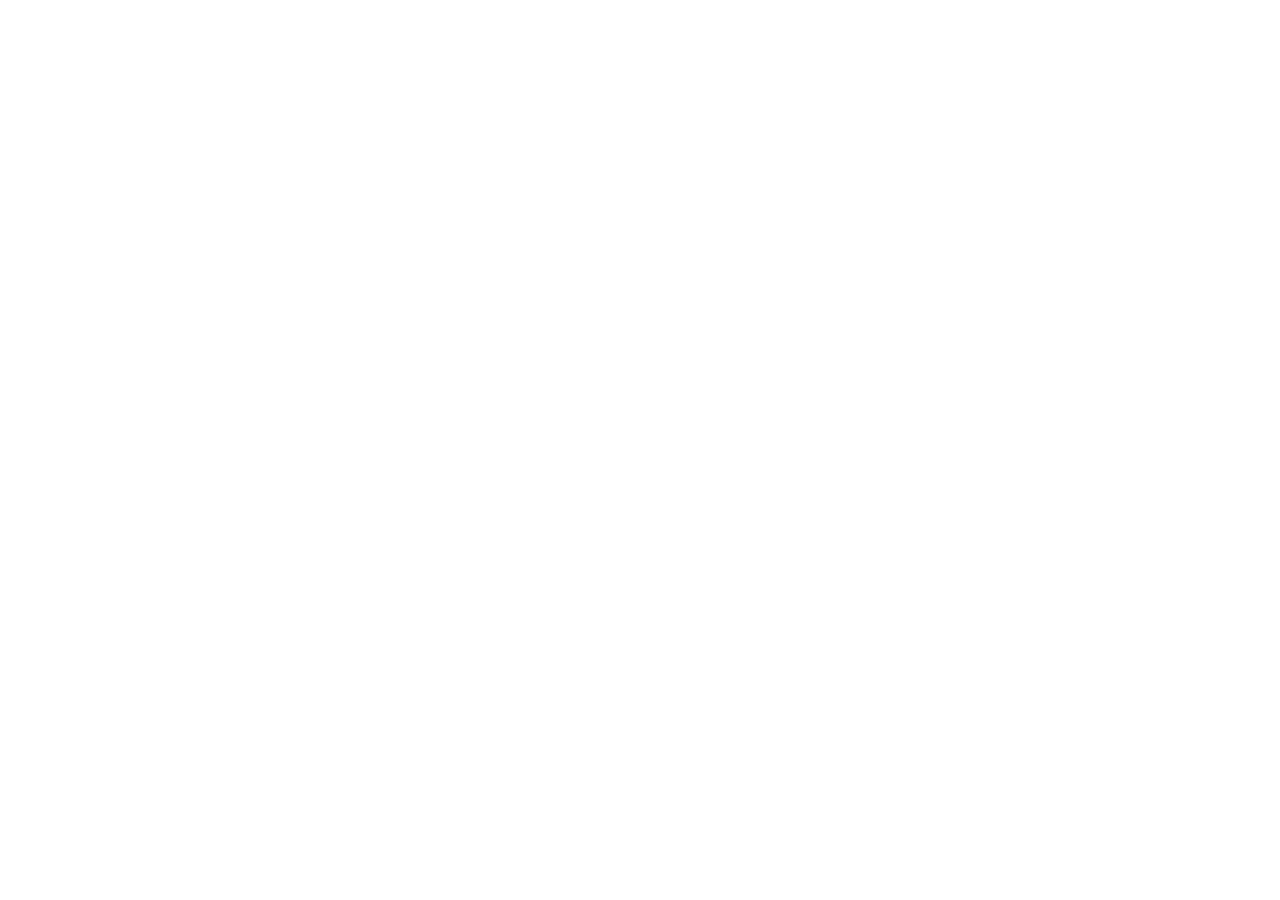
==== web/index.html @ 46d0e6fa "Initial Flutter app running on iOS simulator" ====
<!DOCTYPE html>
<html>
<head>
  <!--
    If you are serving your web app in a path other than the root, change the
    href value below to reflect the base path you are serving from.

    The path provided below has to start and end with a slash "/" in order for
    it to work correctly.

    For more details:
    * https://developer.mozilla.org/en-US/docs/Web/HTML/Element/base

    This is a placeholder for base href that will be replaced by the value of
    the `--base-href` argument provided to `flutter build`.
  -->
  <base href="$FLUTTER_BASE_HREF">

  <meta charset="UTF-8">
  <meta content="IE=Edge" http-equiv="X-UA-Compatible">
  <meta name="description" content="A new Flutter project.">

  <!-- iOS meta tags & icons -->
  <meta name="mobile-web-app-capable" content="yes">
  <meta name="apple-mobile-web-app-status-bar-style" content="black">
  <meta name="apple-mobile-web-app-title" content="got_motion">
  <link rel="apple-touch-icon" href="icons/Icon-192.png">

  <!-- Favicon -->
  <link rel="icon" type="image/png" href="favicon.png"/>

  <title>got_motion</title>
  <link rel="manifest" href="manifest.json">
</head>
<body>
  <!--
    You can customize the "flutter_bootstrap.js" script.
    This is useful to provide a custom configuration to the Flutter loader
    or to give the user feedback during the initialization process.

    For more details:
    * https://docs.flutter.dev/platform-integration/web/initialization
  -->
  <script src="flutter_bootstrap.js" async></script>
</body>
</html>
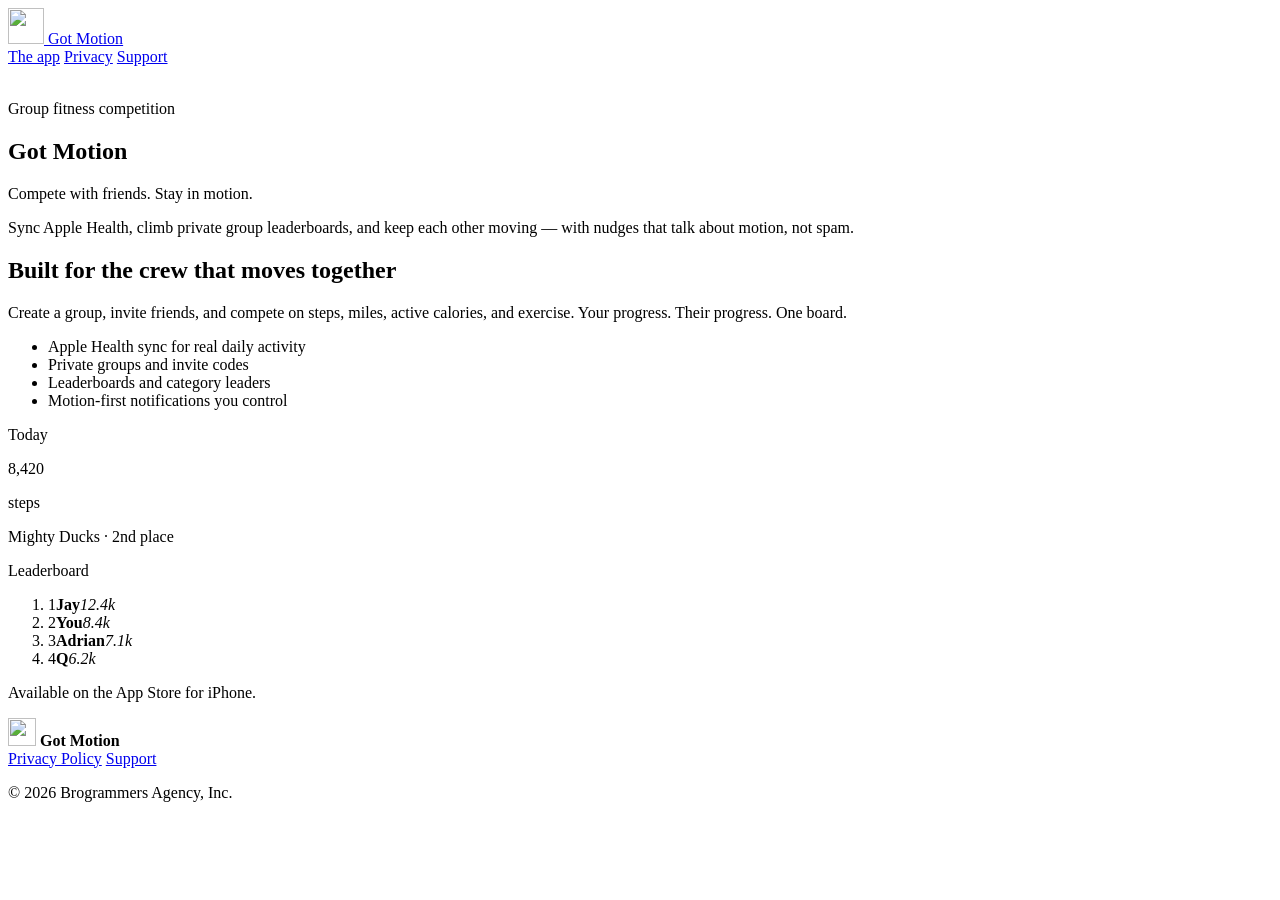
==== commit cf94a17e: "Add notifications, weekly awards, profile rings, and launch branding. Ships push/in-app notification" ====
--- a/web/index.html
+++ b/web/index.html
@@ -1,46 +1,115 @@
 <!DOCTYPE html>
-<html>
+<html lang="en">
 <head>
-  <!--
-    If you are serving your web app in a path other than the root, change the
-    href value below to reflect the base path you are serving from.
-
-    The path provided below has to start and end with a slash "/" in order for
-    it to work correctly.
-
-    For more details:
-    * https://developer.mozilla.org/en-US/docs/Web/HTML/Element/base
-
-    This is a placeholder for base href that will be replaced by the value of
-    the `--base-href` argument provided to `flutter build`.
-  -->
-  <base href="$FLUTTER_BASE_HREF">
-
-  <meta charset="UTF-8">
-  <meta content="IE=Edge" http-equiv="X-UA-Compatible">
-  <meta name="description" content="A new Flutter project.">
-
-  <!-- iOS meta tags & icons -->
-  <meta name="mobile-web-app-capable" content="yes">
-  <meta name="apple-mobile-web-app-status-bar-style" content="black">
-  <meta name="apple-mobile-web-app-title" content="got_motion">
-  <link rel="apple-touch-icon" href="icons/Icon-192.png">
-
-  <!-- Favicon -->
-  <link rel="icon" type="image/png" href="favicon.png"/>
-
-  <title>got_motion</title>
-  <link rel="manifest" href="manifest.json">
+  <meta charset="utf-8" />
+  <meta name="viewport" content="width=device-width, initial-scale=1" />
+  <title>Got Motion — Compete with friends. Stay in motion.</title>
+  <meta name="description" content="Got Motion turns daily steps and activity into friendly group competition. Sync Apple Health, climb the leaderboard, and stay in motion with your crew." />
+  <meta property="og:title" content="Got Motion" />
+  <meta property="og:description" content="Compete with friends. Stay in motion." />
+  <meta property="og:image" content="/assets/hero-friends-motion.jpg" />
+  <link rel="icon" href="/assets/app_icon_rounded.png" type="image/png" />
+  <link rel="preconnect" href="https://fonts.googleapis.com" />
+  <link rel="preconnect" href="https://fonts.gstatic.com" crossorigin />
+  <link href="https://fonts.googleapis.com/css2?family=DM+Sans:ital,opsz,wght@0,9..40,400;0,9..40,500;0,9..40,600;0,9..40,700;1,9..40,400&family=Syne:wght@600;700;800&display=swap" rel="stylesheet" />
+  <link rel="stylesheet" href="/styles.css" />
 </head>
 <body>
-  <!--
-    You can customize the "flutter_bootstrap.js" script.
-    This is useful to provide a custom configuration to the Flutter loader
-    or to give the user feedback during the initialization process.
+  <header class="top">
+    <a class="brand" href="/">
+      <img src="/assets/motion_mark.png" alt="" width="36" height="36" />
+      <span>Got Motion</span>
+    </a>
+    <nav>
+      <a href="#preview">The app</a>
+      <a href="/privacy.html">Privacy</a>
+      <a href="/support.html">Support</a>
+    </nav>
+  </header>
 
-    For more details:
-    * https://docs.flutter.dev/platform-integration/web/initialization
-  -->
-  <script src="flutter_bootstrap.js" async></script>
+  <main>
+    <section class="hero">
+      <div class="hero-media" aria-hidden="true">
+        <img src="/assets/hero-friends-motion.jpg" alt="" />
+        <div class="hero-shade"></div>
+      </div>
+      <div class="hero-copy">
+        <p class="eyebrow">Group fitness competition</p>
+        <h1>Got Motion</h1>
+        <p class="lede">Compete with friends. Stay in motion.</p>
+        <p class="sub">
+          Sync Apple Health, climb private group leaderboards, and keep each other moving —
+          with nudges that talk about motion, not spam.
+        </p>
+      </div>
+    </section>
+
+    <section class="preview" id="preview">
+      <div class="preview-copy">
+        <h2>Built for the crew that moves together</h2>
+        <p>
+          Create a group, invite friends, and compete on steps, miles, active calories, and exercise.
+          Your progress. Their progress. One board.
+        </p>
+        <ul>
+          <li>Apple Health sync for real daily activity</li>
+          <li>Private groups and invite codes</li>
+          <li>Leaderboards and category leaders</li>
+          <li>Motion-first notifications you control</li>
+        </ul>
+      </div>
+      <div class="phones" aria-label="App preview">
+        <article class="phone phone-a">
+          <div class="phone-notch"></div>
+          <div class="phone-screen">
+            <p class="screen-kicker">Today</p>
+            <p class="screen-metric">8,420</p>
+            <p class="screen-unit">steps</p>
+            <div class="bars">
+              <span style="--h:42%"></span>
+              <span style="--h:68%"></span>
+              <span style="--h:55%"></span>
+              <span style="--h:88%"></span>
+              <span style="--h:74%"></span>
+              <span style="--h:61%"></span>
+              <span class="on" style="--h:96%"></span>
+            </div>
+            <p class="screen-foot">Mighty Ducks · 2nd place</p>
+          </div>
+        </article>
+        <article class="phone phone-b">
+          <div class="phone-notch"></div>
+          <div class="phone-screen">
+            <p class="screen-kicker">Leaderboard</p>
+            <ol class="board">
+              <li><span>1</span><b>Jay</b><em>12.4k</em></li>
+              <li class="you"><span>2</span><b>You</b><em>8.4k</em></li>
+              <li><span>3</span><b>Adrian</b><em>7.1k</em></li>
+              <li><span>4</span><b>Q</b><em>6.2k</em></li>
+            </ol>
+          </div>
+        </article>
+      </div>
+    </section>
+
+    <section class="strip">
+      <p>Available on the App Store for iPhone.</p>
+    </section>
+  </main>
+
+  <footer class="foot">
+    <div class="foot-brand">
+      <img src="/assets/motion_mark.png" alt="" width="28" height="28" />
+      <strong>Got Motion</strong>
+    </div>
+    <div class="foot-links">
+      <a href="/privacy.html">Privacy Policy</a>
+      <a href="/support.html">Support</a>
+    </div>
+    <p class="legal">© <span id="y"></span> Brogrammers Agency, Inc.</p>
+  </footer>
+  <script>
+    document.getElementById('y').textContent = new Date().getFullYear();
+  </script>
 </body>
 </html>
